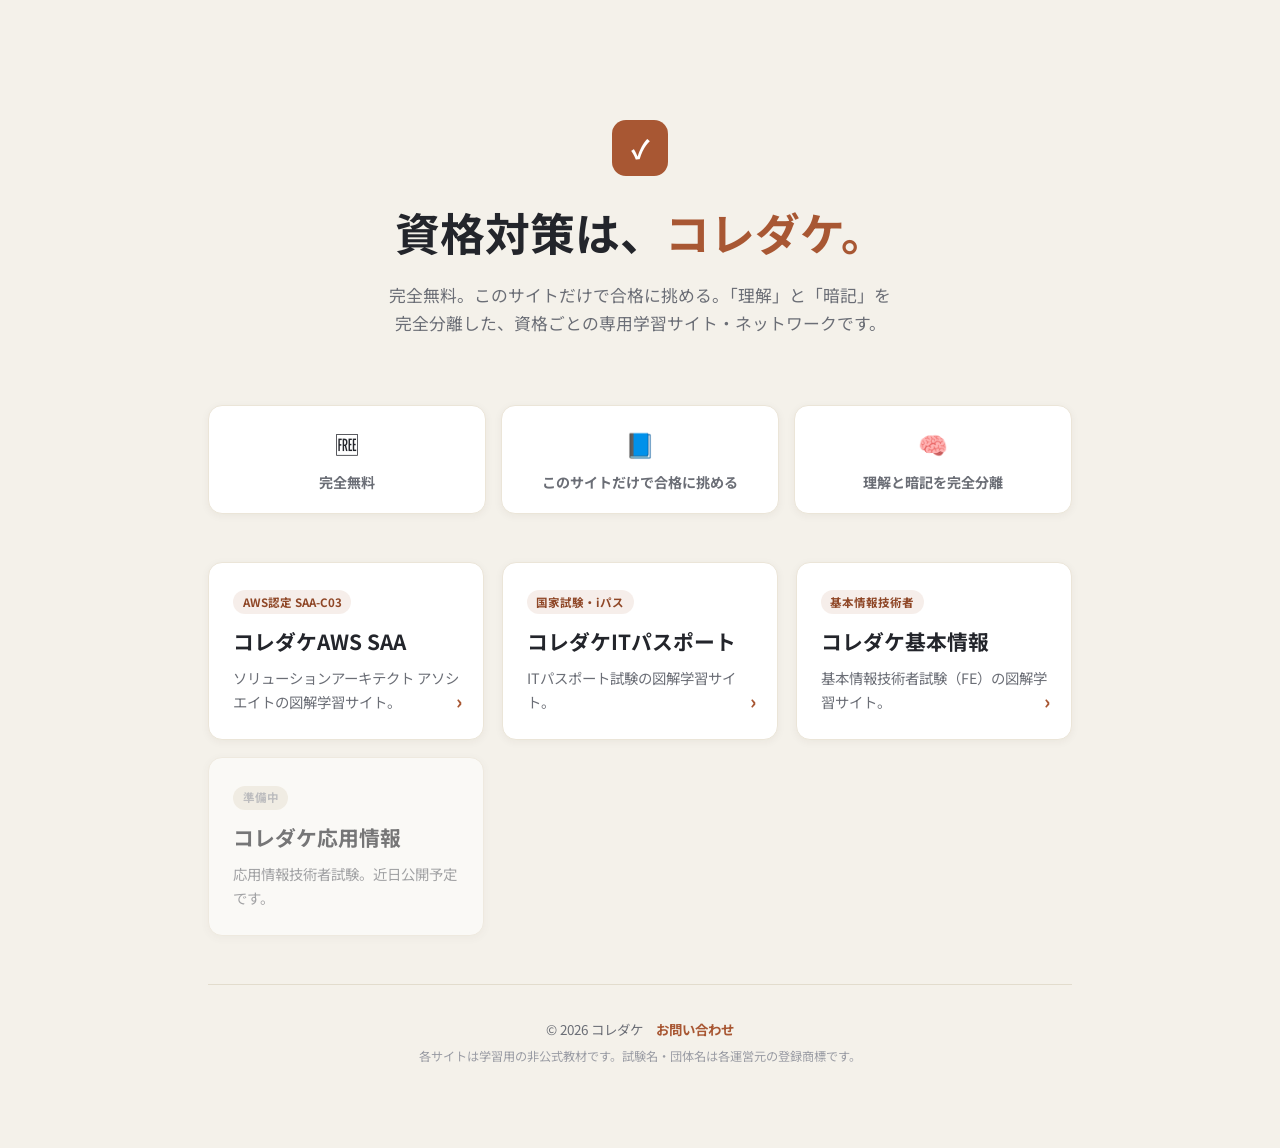
==== index.html @ a21e8857 "コレダケネットワーク3サイトを追加し、Netlifyから移行 - ルートにネットワークのハブページを新設 - /aws-saa/ /it-passport/ /kihonjoho/ に各サイトを配置 " ====
<!doctype html>
<html lang="ja">
  <head>
    <meta charset="UTF-8" />
    <meta name="viewport" content="width=device-width, initial-scale=1.0" />

    <title>コレダケ｜完全無料の資格学習サイト・ネットワーク</title>
    <meta
      name="description"
      content="コレダケ。完全無料、このサイトだけで合格に挑める、理解と暗記を分けた資格学習サイトのネットワークです。AWS認定SAA、ITパスポート、基本情報技術者など、資格ごとに専用サイトを公開しています。"
    />
    <meta name="robots" content="index, follow" />
    <link rel="canonical" href="https://koredakegakusyu.github.io/" />
    <link rel="icon" href="data:image/svg+xml,<svg xmlns='http://www.w3.org/2000/svg' viewBox='0 0 64 64'><rect width='64' height='64' rx='14' fill='%23a85733'/><path d='M17 33l10 10 20-23' fill='none' stroke='%23fff' stroke-width='7' stroke-linecap='round' stroke-linejoin='round'/></svg>" />

    <meta property="og:type" content="website" />
    <meta property="og:title" content="コレダケ｜完全無料の資格学習サイト・ネットワーク" />
    <meta property="og:description" content="完全無料、このサイトだけで合格に挑める、理解と暗記を分けた資格学習サイトのネットワーク。" />
    <meta property="og:locale" content="ja_JP" />
    <meta name="theme-color" content="#f4f1ea" />

    <link rel="preconnect" href="https://fonts.googleapis.com" />
    <link rel="preconnect" href="https://fonts.gstatic.com" crossorigin />
    <link
      href="https://fonts.googleapis.com/css2?family=Inter:wght@400;500;600;700;800&family=Noto+Sans+JP:wght@400;500;700;800&display=swap"
      rel="stylesheet"
    />

    <style>
      :root {
        --bg: #f4f1ea;
        --bg-elev-2: #efeadf;
        --card: #ffffff;
        --border: #e2dccd;
        --border-soft: #ebe5d8;
        --text: #23252b;
        --text-muted: #6b6e76;
        --text-dim: #9a9ca4;
        --accent: #a85733;
        --accent-hover: #8f4727;
        --radius: 14px;
        --radius-sm: 9px;
        --shadow: 0 12px 30px rgba(50, 42, 28, 0.08);
        --shadow-soft: 0 2px 8px rgba(50, 42, 28, 0.05);
        --font: "Noto Sans JP", "Inter", system-ui, -apple-system, "Segoe UI", sans-serif;
        --transition: 0.22s ease;
      }
      * { box-sizing: border-box; }
      body {
        margin: 0;
        background: var(--bg);
        color: var(--text);
        font-family: var(--font);
        line-height: 1.7;
        -webkit-font-smoothing: antialiased;
      }
      .wrap { max-width: 960px; margin: 0 auto; padding: clamp(1.2rem, 4vw, 3rem); }

      header.top { text-align: center; padding: clamp(2.5rem, 6vw, 4.5rem) 0 2rem; }
      .brand-mark {
        display: inline-flex; align-items: center; justify-content: center;
        width: 56px; height: 56px; border-radius: 14px; background: var(--accent);
        color: #fff; font-size: 1.6rem; font-weight: 800; margin-bottom: 1.1rem;
      }
      h1 { font-size: clamp(1.9rem, 1.5rem + 2vw, 2.8rem); margin: 0 0 0.7rem; }
      h1 .em { color: var(--accent); }
      .lead { color: var(--text-muted); font-size: 1.05rem; max-width: 56ch; margin: 0 auto; }

      .pledges {
        display: grid; grid-template-columns: repeat(auto-fit, minmax(200px, 1fr));
        gap: 0.9rem; margin: 2.2rem 0 3rem;
      }
      .pledge {
        background: var(--card); border: 1px solid var(--border-soft); border-radius: var(--radius);
        padding: 1.1rem 1.2rem; box-shadow: var(--shadow-soft); text-align: center;
      }
      .pledge .n { font-size: 1.5rem; }
      .pledge p { margin: 0.4rem 0 0; font-size: 0.88rem; color: var(--text-muted); font-weight: 700; }

      .grid {
        display: grid; grid-template-columns: repeat(auto-fit, minmax(260px, 1fr));
        gap: 1.1rem; margin-bottom: 3rem;
      }
      .site-card {
        display: block; background: var(--card); border: 1px solid var(--border-soft);
        border-radius: var(--radius); padding: 1.5rem; text-decoration: none; color: var(--text);
        box-shadow: var(--shadow-soft); transition: var(--transition); position: relative;
      }
      .site-card:hover { transform: translateY(-3px); box-shadow: var(--shadow); border-color: var(--accent); }
      .site-card .tag {
        display: inline-block; font-size: 0.72rem; font-weight: 700; color: var(--accent-hover);
        background: rgba(168, 87, 51, 0.1); padding: 0.15rem 0.6rem; border-radius: 999px; margin-bottom: 0.6rem;
      }
      .site-card h2 { margin: 0 0 0.4rem; font-size: 1.3rem; }
      .site-card p { margin: 0; color: var(--text-muted); font-size: 0.9rem; }
      .site-card .go {
        position: absolute; right: 1.3rem; bottom: 1.3rem; color: var(--accent);
        font-weight: 800; font-size: 1.2rem;
      }
      .site-card.is-soon { opacity: 0.6; pointer-events: none; }
      .site-card.is-soon .tag { background: var(--bg-elev-2); color: var(--text-dim); }

      footer {
        border-top: 1px solid var(--border); padding: 1.8rem 0; text-align: center;
        color: var(--text-muted); font-size: 0.84rem;
      }
      footer a { color: var(--accent); text-decoration: none; font-weight: 700; }
      footer a:hover { color: var(--accent-hover); }
      footer p { margin: 0.3rem 0; }
      footer .note { color: var(--text-dim); font-size: 0.76rem; }
    </style>
  </head>
  <body>
    <div class="wrap">
      <header class="top">
        <div class="brand-mark" aria-hidden="true">✓</div>
        <h1>資格対策は、<span class="em">コレダケ。</span></h1>
        <p class="lead">完全無料。このサイトだけで合格に挑める。「理解」と「暗記」を完全分離した、資格ごとの専用学習サイト・ネットワークです。</p>
      </header>

      <div class="pledges">
        <div class="pledge"><span class="n">🆓</span><p>完全無料</p></div>
        <div class="pledge"><span class="n">📘</span><p>このサイトだけで合格に挑める</p></div>
        <div class="pledge"><span class="n">🧠</span><p>理解と暗記を完全分離</p></div>
      </div>

      <main>
        <div class="grid">
          <a class="site-card" href="./aws-saa/">
            <span class="tag">AWS認定 SAA-C03</span>
            <h2>コレダケAWS SAA</h2>
            <p>ソリューションアーキテクト アソシエイトの図解学習サイト。</p>
            <span class="go" aria-hidden="true">›</span>
          </a>
          <a class="site-card" href="./it-passport/">
            <span class="tag">国家試験・iパス</span>
            <h2>コレダケITパスポート</h2>
            <p>ITパスポート試験の図解学習サイト。</p>
            <span class="go" aria-hidden="true">›</span>
          </a>
          <a class="site-card" href="./kihonjoho/">
            <span class="tag">基本情報技術者</span>
            <h2>コレダケ基本情報</h2>
            <p>基本情報技術者試験（FE）の図解学習サイト。</p>
            <span class="go" aria-hidden="true">›</span>
          </a>
          <div class="site-card is-soon" aria-disabled="true">
            <span class="tag">準備中</span>
            <h2>コレダケ応用情報</h2>
            <p>応用情報技術者試験。近日公開予定です。</p>
          </div>
        </div>
      </main>

      <footer>
        <p>© <span id="y">2026</span> コレダケ　<a href="mailto:koredakegakusyu@gmail.com">お問い合わせ</a></p>
        <p class="note">各サイトは学習用の非公式教材です。試験名・団体名は各運営元の登録商標です。</p>
      </footer>
    </div>
    <script>document.getElementById("y").textContent = String(new Date().getFullYear());</script>
  </body>
</html>
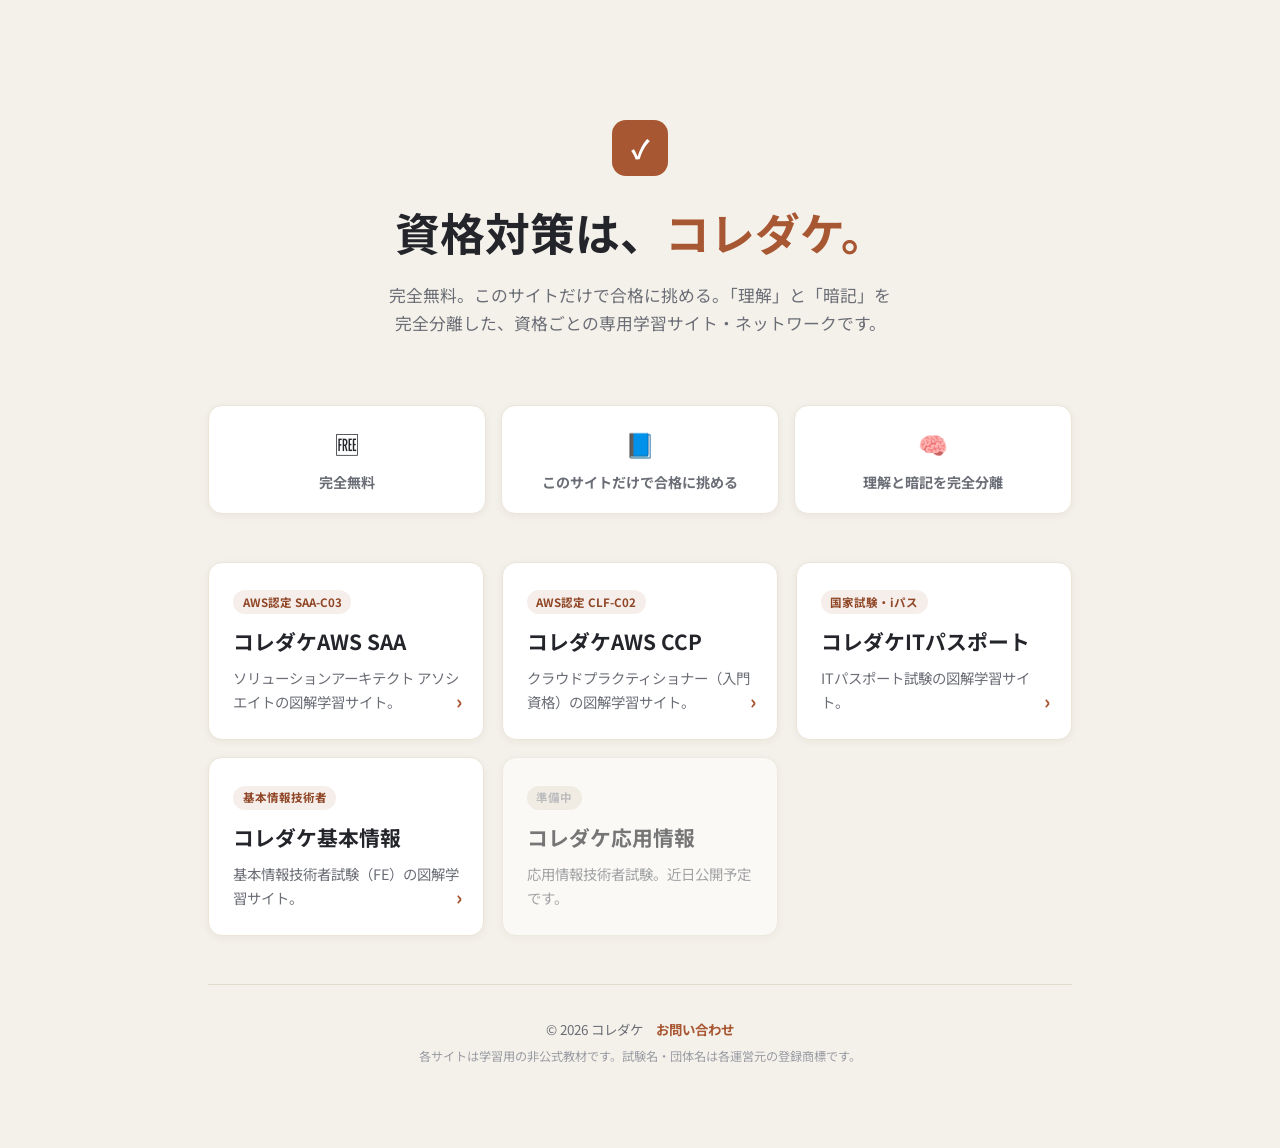
==== commit 08d1f134: "コレダケAWS CCP（CLF-C02）サイトを新規追加 - /aws-ccp/ に AWS認定クラウドプラクティショナー対策サイトを新設   （15科目・45問・図解16枚・サービス早見表51件、4" ====
--- a/index.html
+++ b/index.html
@@ -132,6 +132,12 @@
             <p>ソリューションアーキテクト アソシエイトの図解学習サイト。</p>
             <span class="go" aria-hidden="true">›</span>
           </a>
+          <a class="site-card" href="./aws-ccp/">
+            <span class="tag">AWS認定 CLF-C02</span>
+            <h2>コレダケAWS CCP</h2>
+            <p>クラウドプラクティショナー（入門資格）の図解学習サイト。</p>
+            <span class="go" aria-hidden="true">›</span>
+          </a>
           <a class="site-card" href="./it-passport/">
             <span class="tag">国家試験・iパス</span>
             <h2>コレダケITパスポート</h2>
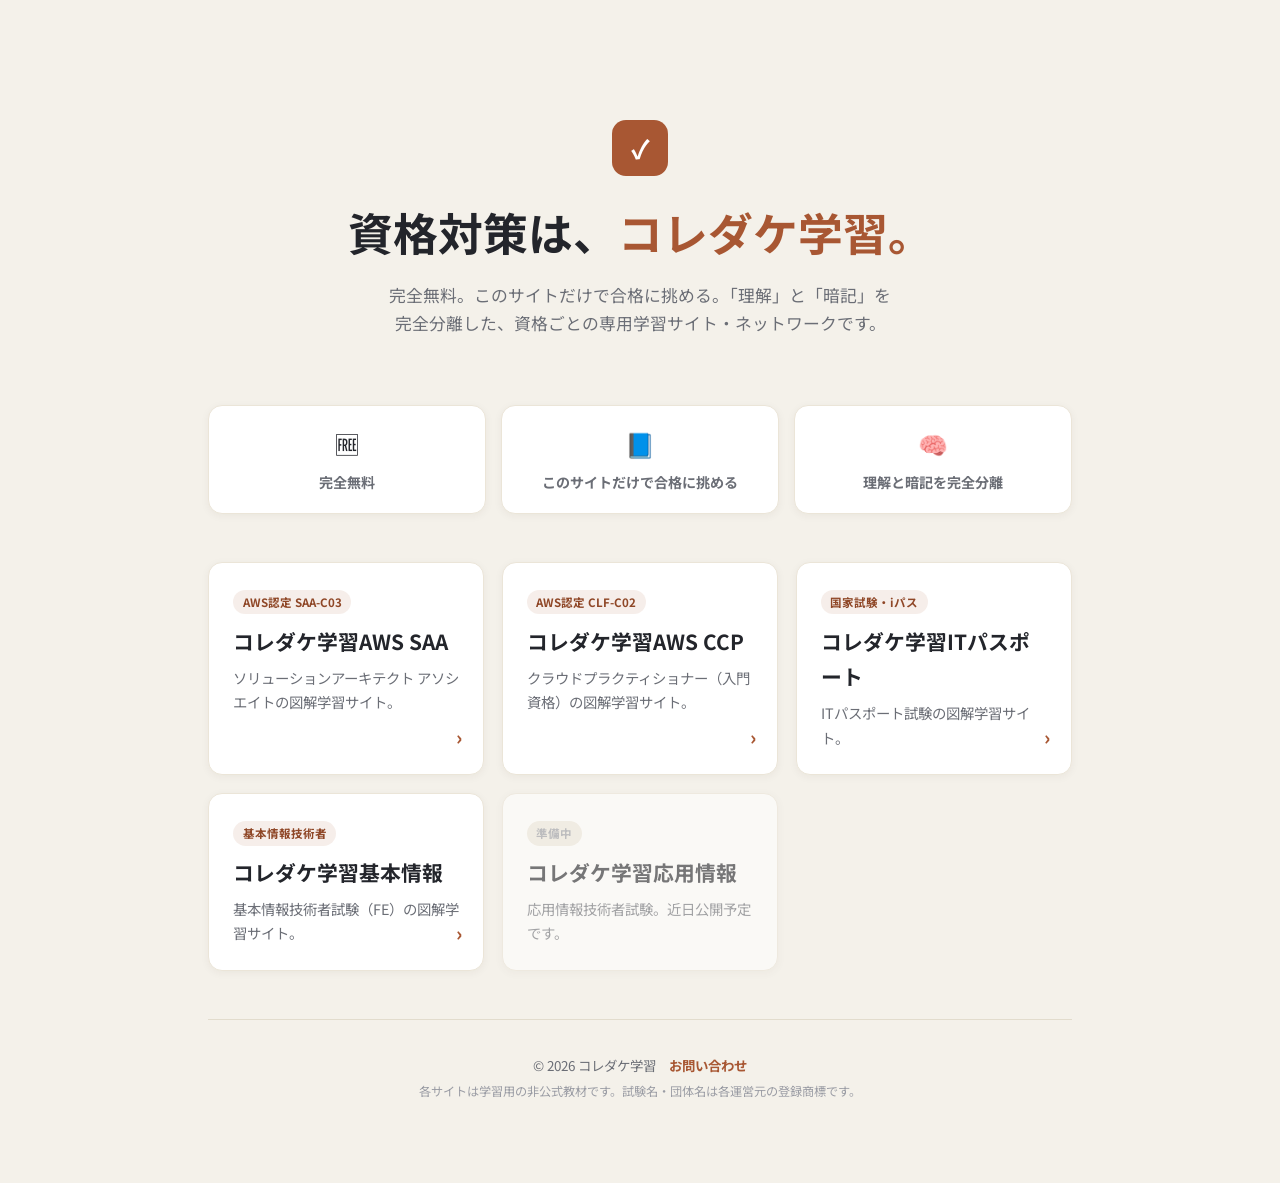
==== commit 27910100: "CCP大幅拡充・ブランド名をコレダケ学習に変更・Jekyll無効化 - ブランド名を「コレダケ」→「コレダケ学習」に全サイト＋ハブで統一（商標配慮） - AWS CCP: 移行/AI・機械学習/開発者" ====
--- a/index.html
+++ b/index.html
@@ -4,17 +4,17 @@
     <meta charset="UTF-8" />
     <meta name="viewport" content="width=device-width, initial-scale=1.0" />
 
-    <title>コレダケ｜完全無料の資格学習サイト・ネットワーク</title>
+    <title>コレダケ学習｜完全無料の資格学習サイト・ネットワーク</title>
     <meta
       name="description"
-      content="コレダケ。完全無料、このサイトだけで合格に挑める、理解と暗記を分けた資格学習サイトのネットワークです。AWS認定SAA、ITパスポート、基本情報技術者など、資格ごとに専用サイトを公開しています。"
+      content="コレダケ学習。完全無料、このサイトだけで合格に挑める、理解と暗記を分けた資格学習サイトのネットワークです。AWS認定SAA、ITパスポート、基本情報技術者など、資格ごとに専用サイトを公開しています。"
     />
     <meta name="robots" content="index, follow" />
     <link rel="canonical" href="https://koredakegakusyu.github.io/" />
     <link rel="icon" href="data:image/svg+xml,<svg xmlns='http://www.w3.org/2000/svg' viewBox='0 0 64 64'><rect width='64' height='64' rx='14' fill='%23a85733'/><path d='M17 33l10 10 20-23' fill='none' stroke='%23fff' stroke-width='7' stroke-linecap='round' stroke-linejoin='round'/></svg>" />
 
     <meta property="og:type" content="website" />
-    <meta property="og:title" content="コレダケ｜完全無料の資格学習サイト・ネットワーク" />
+    <meta property="og:title" content="コレダケ学習｜完全無料の資格学習サイト・ネットワーク" />
     <meta property="og:description" content="完全無料、このサイトだけで合格に挑める、理解と暗記を分けた資格学習サイトのネットワーク。" />
     <meta property="og:locale" content="ja_JP" />
     <meta name="theme-color" content="#f4f1ea" />
@@ -114,7 +114,7 @@
     <div class="wrap">
       <header class="top">
         <div class="brand-mark" aria-hidden="true">✓</div>
-        <h1>資格対策は、<span class="em">コレダケ。</span></h1>
+        <h1>資格対策は、<span class="em">コレダケ学習。</span></h1>
         <p class="lead">完全無料。このサイトだけで合格に挑める。「理解」と「暗記」を完全分離した、資格ごとの専用学習サイト・ネットワークです。</p>
       </header>
 
@@ -128,38 +128,38 @@
         <div class="grid">
           <a class="site-card" href="./aws-saa/">
             <span class="tag">AWS認定 SAA-C03</span>
-            <h2>コレダケAWS SAA</h2>
+            <h2>コレダケ学習AWS SAA</h2>
             <p>ソリューションアーキテクト アソシエイトの図解学習サイト。</p>
             <span class="go" aria-hidden="true">›</span>
           </a>
           <a class="site-card" href="./aws-ccp/">
             <span class="tag">AWS認定 CLF-C02</span>
-            <h2>コレダケAWS CCP</h2>
+            <h2>コレダケ学習AWS CCP</h2>
             <p>クラウドプラクティショナー（入門資格）の図解学習サイト。</p>
             <span class="go" aria-hidden="true">›</span>
           </a>
           <a class="site-card" href="./it-passport/">
             <span class="tag">国家試験・iパス</span>
-            <h2>コレダケITパスポート</h2>
+            <h2>コレダケ学習ITパスポート</h2>
             <p>ITパスポート試験の図解学習サイト。</p>
             <span class="go" aria-hidden="true">›</span>
           </a>
           <a class="site-card" href="./kihonjoho/">
             <span class="tag">基本情報技術者</span>
-            <h2>コレダケ基本情報</h2>
+            <h2>コレダケ学習基本情報</h2>
             <p>基本情報技術者試験（FE）の図解学習サイト。</p>
             <span class="go" aria-hidden="true">›</span>
           </a>
           <div class="site-card is-soon" aria-disabled="true">
             <span class="tag">準備中</span>
-            <h2>コレダケ応用情報</h2>
+            <h2>コレダケ学習応用情報</h2>
             <p>応用情報技術者試験。近日公開予定です。</p>
           </div>
         </div>
       </main>
 
       <footer>
-        <p>© <span id="y">2026</span> コレダケ　<a href="mailto:koredakegakusyu@gmail.com">お問い合わせ</a></p>
+        <p>© <span id="y">2026</span> コレダケ学習　<a href="mailto:koredakegakusyu@gmail.com">お問い合わせ</a></p>
         <p class="note">各サイトは学習用の非公式教材です。試験名・団体名は各運営元の登録商標です。</p>
       </footer>
     </div>
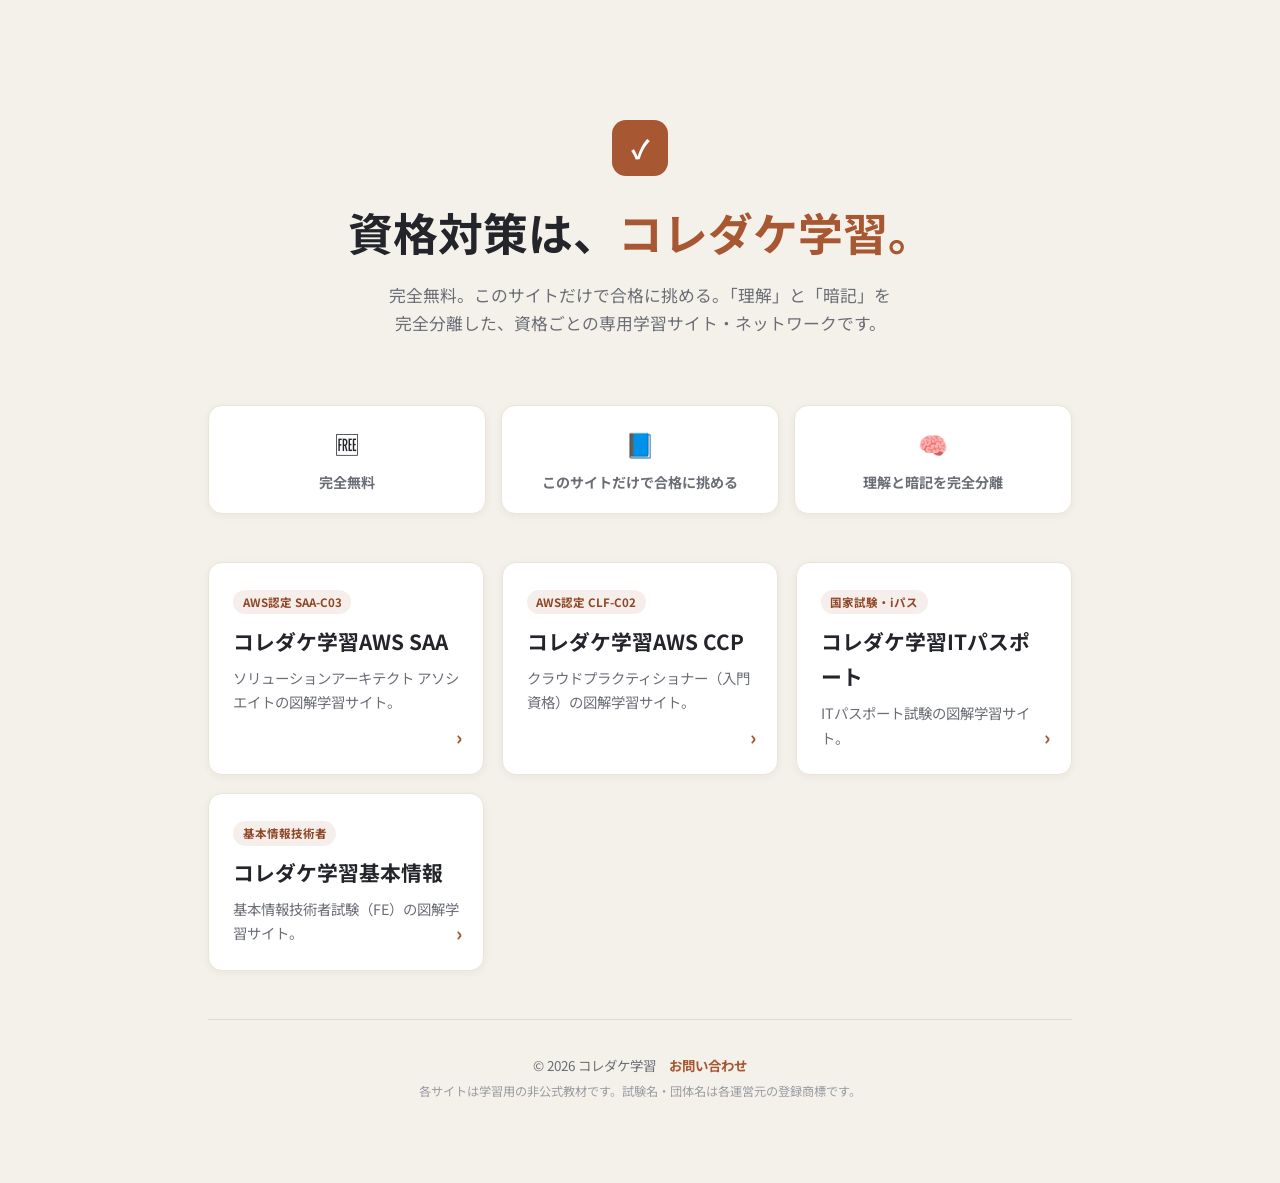
==== commit becb0a11: "基本情報: サイドバーに科目A/科目B切替タブを追加、応用情報を全面削除 - 基本情報のサイドバー冒頭にセグメントコントロール（科目A/科目B）を新設。   選んだ科目の分野・項目だけを表示し、科目A" ====
--- a/index.html
+++ b/index.html
@@ -150,11 +150,6 @@
             <p>基本情報技術者試験（FE）の図解学習サイト。</p>
             <span class="go" aria-hidden="true">›</span>
           </a>
-          <div class="site-card is-soon" aria-disabled="true">
-            <span class="tag">準備中</span>
-            <h2>コレダケ学習応用情報</h2>
-            <p>応用情報技術者試験。近日公開予定です。</p>
-          </div>
         </div>
       </main>
 
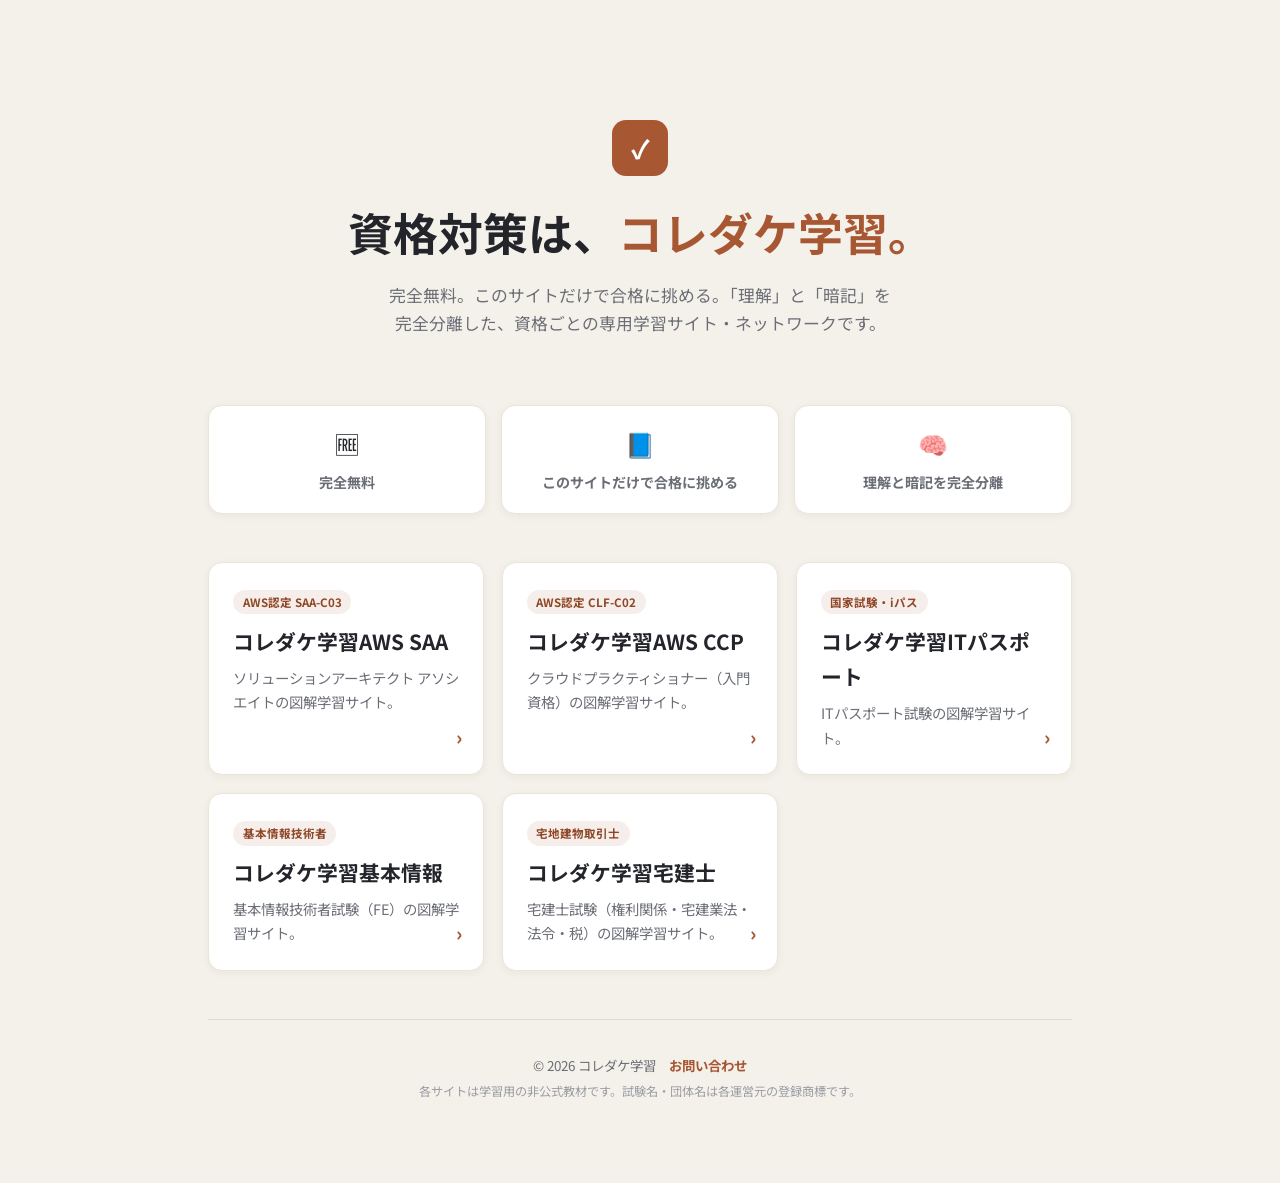
==== commit 123e2cfe: "宅建士サイトを追加（40モジュール・218問・早見表・図解）＋全サイト相互リンク・ハブ・sitemap更新 Co-Authored-By: Claude Opus 4.8 <noreply@anthr" ====
--- a/index.html
+++ b/index.html
@@ -5,6 +5,10 @@
     <meta name="viewport" content="width=device-width, initial-scale=1.0" />
 
     <title>コレダケ学習｜完全無料の資格学習サイト・ネットワーク</title>
+
+    <!-- Google Search Console サイト所有権の確認 -->
+    <meta name="google-site-verification" content="z-QS4FOMwvzaD2211LjCVuNZn6IRiHYNDLGI3yYbw_s" />
+
     <meta
       name="description"
       content="コレダケ学習。完全無料、このサイトだけで合格に挑める、理解と暗記を分けた資格学習サイトのネットワークです。AWS認定SAA、ITパスポート、基本情報技術者など、資格ごとに専用サイトを公開しています。"
@@ -150,6 +154,12 @@
             <p>基本情報技術者試験（FE）の図解学習サイト。</p>
             <span class="go" aria-hidden="true">›</span>
           </a>
+          <a class="site-card" href="./takken/">
+            <span class="tag">宅地建物取引士</span>
+            <h2>コレダケ学習宅建士</h2>
+            <p>宅建士試験（権利関係・宅建業法・法令・税）の図解学習サイト。</p>
+            <span class="go" aria-hidden="true">›</span>
+          </a>
         </div>
       </main>
 
